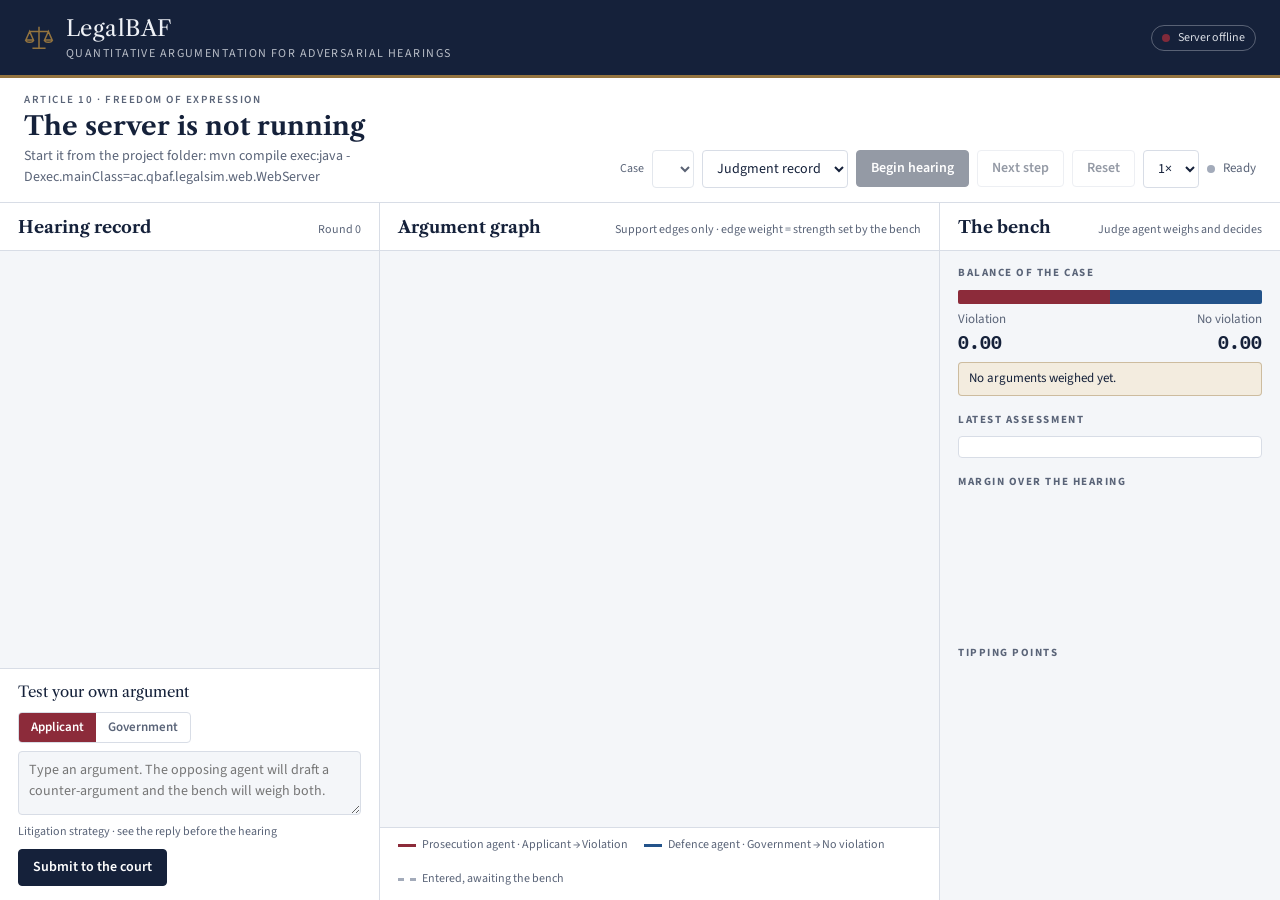
==== frontend/index.html @ 23b47904 "added" ====
<!doctype html>
<html lang="en">
<head>
  <meta charset="utf-8">
  <meta name="viewport" content="width=device-width, initial-scale=1, viewport-fit=cover">
  <title>LegalBAF Courtroom</title>
  <link rel="icon" href="assets/scales.svg" type="image/svg+xml">
  <link rel="preconnect" href="https://fonts.googleapis.com">
  <link rel="preconnect" href="https://fonts.gstatic.com" crossorigin>
  <link rel="stylesheet" href="https://fonts.googleapis.com/css2?family=Libre+Caslon+Text:wght@400;700&family=Source+Sans+3:wght@400;600;700&family=IBM+Plex+Mono:wght@400;600&display=swap">
  <link rel="stylesheet" href="css/theme.css">
  <link rel="stylesheet" href="css/layout.css">
  <link rel="stylesheet" href="css/components.css">
  <script type="module" src="js/app.js"></script>
</head>
<body>
<div class="app">
  <header class="masthead">
    <div class="brand">
      <svg viewBox="0 0 32 32" fill="none" stroke="currentColor" stroke-width="1.6" aria-hidden="true">
        <path d="M16 4v23M9 27h14M6 9h20"/>
        <path d="M6 9l-4 9h8l-4-9zM26 9l-4 9h8l-4-9z"/>
        <path d="M2 18a4 2.4 0 0 0 8 0M22 18a4 2.4 0 0 0 8 0"/>
      </svg>
      <div>
        <div class="brand-name">LegalBAF</div>
        <div class="brand-sub">Quantitative argumentation for adversarial hearings</div>
      </div>
    </div>
    <div class="spacer"></div>
    <span class="proto"><span class="dot" id="server-dot"></span><span id="server-text">Connecting to the server…</span></span>
  </header>

  <section class="caption" aria-label="Case">
    <div class="caption-main">
      <div class="eyebrow" id="case-eyebrow">Article 10 · Freedom of expression</div>
      <h1 class="case-title" id="case-title">Loading cases…</h1>
      <p class="case-summary"><span id="case-summary"></span> <button class="link" id="btn-facts" type="button" hidden>Facts of the case</button></p>
    </div>
    <div class="controls">
      <label class="hint" for="case-select">Case</label>
      <select id="case-select" class="select" disabled></select>
      <select id="mode" class="select" aria-label="Hearing mode">
        <option value="record">Judgment record</option>
        <option value="simulation">Agent simulation</option>
      </select>
      <button class="btn primary" id="btn-play" disabled>Begin hearing</button>
      <button class="btn" id="btn-step" disabled>Next step</button>
      <button class="btn" id="btn-reset" disabled>Reset</button>
      <select id="speed" class="select" aria-label="Speed">
        <option value="1">1×</option>
        <option value="2">2×</option>
        <option value="4">4×</option>
      </select>
      <span class="status"><span class="dot" id="status-dot"></span><span id="status-text">Ready</span></span>
    </div>
  </section>

  <main class="panes">
    <section class="pane" aria-label="Hearing record">
      <div class="pane-head">
        <h2 class="pane-title">Hearing record</h2>
        <span class="pane-note" id="round-note">Round 0</span>
      </div>
      <div class="record" id="record" aria-live="polite"></div>
      <form class="composer" id="composer">
        <div class="composer-row">
          <span class="composer-label">Test your own argument</span>
          <div class="seg" role="group" aria-label="Argue for">
            <button type="button" class="pros" id="side-app" aria-pressed="true">Applicant</button>
            <button type="button" class="def" id="side-gov" aria-pressed="false">Government</button>
          </div>
        </div>
        <textarea id="user-arg" placeholder="Type an argument. The opposing agent will draft a counter-argument and the bench will weigh both."></textarea>
        <div class="composer-row">
          <span class="hint">Litigation strategy · see the reply before the hearing</span>
          <button class="btn primary" id="btn-submit" type="submit">Submit to the court</button>
        </div>
      </form>
    </section>

    <section class="pane graph-pane" aria-label="Argument graph">
      <div class="pane-head">
        <h2 class="pane-title">Argument graph</h2>
        <span class="pane-note">Support edges only · edge weight = strength set by the bench</span>
      </div>
      <div class="graph-wrap" id="graph-wrap">
        <svg id="graph" viewBox="0 0 900 540" role="img" aria-label="Quantitative bipolar argumentation graph"></svg>
      </div>
      <div class="legend">
        <span><i class="sw sw-pros"></i>Prosecution agent · Applicant → Violation</span>
        <span><i class="sw sw-def"></i>Defence agent · Government → No violation</span>
        <span><i class="sw sw-unweighed"></i>Entered, awaiting the bench</span>
      </div>
    </section>

    <aside class="pane" aria-label="The bench">
      <div class="pane-head">
        <h2 class="pane-title">The bench</h2>
        <span class="pane-note">Judge agent weighs and decides</span>
      </div>
      <div class="bench" id="bench">
        <div>
          <h3 class="block-title">Balance of the case</h3>
          <div class="balance">
            <div class="balance-bar"><span class="p" id="bar-p"></span><span class="d" id="bar-d"></span></div>
            <div class="balance-nums">
              <div><span class="muted">Violation</span><b id="score-p">0.00</b></div>
              <div class="r"><span class="muted">No violation</span><b id="score-d">0.00</b></div>
            </div>
            <div class="lead" id="lead">No arguments weighed yet.</div>
          </div>
        </div>
        <div>
          <h3 class="block-title">Latest assessment</h3>
          <div class="assess" id="assess"></div>
        </div>
        <div>
          <h3 class="block-title">Margin over the hearing</h3>
          <svg id="timeline" viewBox="0 0 300 130" role="img" aria-label="Margin between the two decisions after each assessment"></svg>
        </div>
        <div>
          <h3 class="block-title">Tipping points</h3>
          <div class="tips" id="tips"></div>
        </div>
      </div>
    </aside>
  </main>
</div>

<dialog class="facts" id="facts-dialog" aria-labelledby="facts-title">
  <div class="facts-head">
    <h2 class="pane-title" id="facts-title">Facts of the case</h2>
    <button class="btn" id="btn-facts-close" type="button">Close</button>
  </div>
  <div class="facts-body" id="facts-body"></div>
</dialog>
</body>
</html>
---- frontend/css/theme.css ----
/* צבעים, גופנים ובסיס. בהיר כברירת מחדל, כהה לפי הגדרות המערכת. */
:root {
  --paper: #F4F6F9;
  --surface: #FFFFFF;
  --ink: #15213A;
  --muted: #5A6478;
  --line: #D8DDE6;
  --masthead: #15213A;
  --masthead-ink: #EEF1F6;
  --brass: #94743F;
  --brass-soft: #F3ECDF;
  --pros: #8C2B3A;
  --pros-soft: #F6E7E9;
  --def: #23538A;
  --def-soft: #E5EDF6;
  --unweighed: #A3ABBA;
  --font-display: "Libre Caslon Text", "Georgia", "Times New Roman", serif;
  --font-body: "Source Sans 3", "Segoe UI", "Helvetica Neue", Arial, sans-serif;
  --font-mono: "IBM Plex Mono", "Consolas", "Menlo", monospace;
}
@media (prefers-color-scheme: dark) {
  :root:not([data-theme="light"]) {
    --paper: #0E1420; --surface: #161F31; --ink: #E5E9F0; --muted: #9AA4B7; --line: #2A3550;
    --masthead: #0A0F1A; --masthead-ink: #E5E9F0; --brass: #CFAB70; --brass-soft: #2B2618;
    --pros: #D9717F; --pros-soft: #2E1A20; --def: #73A3DA; --def-soft: #15243A; --unweighed: #5C667A;
    color-scheme: dark;
  }
}
:root[data-theme="dark"] {
  --paper: #0E1420; --surface: #161F31; --ink: #E5E9F0; --muted: #9AA4B7; --line: #2A3550;
  --masthead: #0A0F1A; --masthead-ink: #E5E9F0; --brass: #CFAB70; --brass-soft: #2B2618;
  --pros: #D9717F; --pros-soft: #2E1A20; --def: #73A3DA; --def-soft: #15243A; --unweighed: #5C667A;
  color-scheme: dark;
}

* { box-sizing: border-box; }
html, body { margin: 0; }
body { background: var(--paper); color: var(--ink); font-family: var(--font-body); font-size: 15px; line-height: 1.5; }
button, select, textarea { font: inherit; color: inherit; }
:focus-visible { outline: 2px solid var(--brass); outline-offset: 2px; }
[hidden] { display: none !important; }
.mono { font-family: var(--font-mono); font-variant-numeric: tabular-nums; }
.muted { color: var(--muted); }

@media (prefers-reduced-motion: reduce) {
  *, *::before, *::after { animation: none !important; transition: none !important; }
}
---- frontend/css/layout.css ----
/* מבנה הדף: כותרת, פרטי התיק, ושלושה חלונות: פרוטוקול הדיון | גרף הטיעונים | השופט. */
.app { display: flex; flex-direction: column; min-height: 100%; }

.masthead { background: var(--masthead); color: var(--masthead-ink); padding: 12px 24px; display: flex; align-items: center; gap: 16px; flex-wrap: wrap; border-bottom: 3px solid var(--brass); }
.brand { display: flex; align-items: center; gap: 12px; }
.brand svg { width: 30px; height: 30px; color: var(--brass); flex: none; }
.brand-name { font-family: var(--font-display); font-size: 22px; letter-spacing: 0.02em; }
.brand-sub { font-size: 12px; letter-spacing: 0.12em; text-transform: uppercase; opacity: 0.75; }
.masthead .spacer { flex: 1; }
.proto { display: inline-flex; align-items: center; gap: 8px; font-size: 12px; border: 1px solid color-mix(in srgb, var(--masthead-ink) 35%, transparent); border-radius: 999px; padding: 3px 10px; opacity: 0.9; }

.caption { background: var(--surface); border-bottom: 1px solid var(--line); padding: 14px 24px; display: flex; gap: 24px; align-items: flex-end; flex-wrap: wrap; }
.caption-main { flex: 1 1 520px; min-width: 0; }
.eyebrow { font-size: 11px; letter-spacing: 0.14em; text-transform: uppercase; color: var(--muted); font-weight: 600; }
.case-title { font-family: var(--font-display); font-size: 26px; line-height: 1.2; margin: 2px 0 4px; text-wrap: balance; }
.case-title em { font-style: italic; font-weight: 400; }
.case-summary { color: var(--muted); max-width: 95ch; margin: 0; font-size: 14px; }
.controls { display: flex; gap: 8px; align-items: center; flex-wrap: wrap; }

.panes { flex: 1; display: grid; grid-template-columns: minmax(300px, 380px) minmax(0, 1fr) minmax(280px, 340px); min-height: 0; }
.pane { min-width: 0; min-height: 0; display: flex; flex-direction: column; border-right: 1px solid var(--line); }
.pane:last-child { border-right: none; }
.pane-head { padding: 12px 18px 10px; border-bottom: 1px solid var(--line); display: flex; align-items: baseline; justify-content: space-between; gap: 8px; background: var(--surface); }
.pane-title { font-family: var(--font-display); font-size: 17px; margin: 0; }
.pane-note { font-size: 12px; color: var(--muted); }

@media (max-width: 1100px) {
  .panes { grid-template-columns: 1fr; }
  .pane { border-right: none; border-bottom: 1px solid var(--line); }
  .record { max-height: 420px; }
  .graph-wrap { min-height: 420px; }
}
@media (max-width: 600px) {
  .masthead, .caption { padding-left: 16px; padding-right: 16px; }
  .case-title { font-size: 21px; }
  .brand-sub { display: none; }
}
@media (min-width: 1101px) {
  html, body { height: 100%; }
  .app { height: 100%; }
}
---- frontend/css/components.css ----
/* רכיבים: כפתורים, רשומות בפרוטוקול, הגרף, לוח השופט. */

/* Buttons and inputs */
.btn { border: 1px solid var(--line); background: var(--surface); padding: 7px 14px; border-radius: 4px; cursor: pointer; font-weight: 600; font-size: 14px; }
.btn:hover { border-color: var(--ink); }
.btn.primary { background: var(--ink); color: var(--surface); border-color: var(--ink); }
.btn.primary:hover { opacity: 0.9; }
.btn:disabled { opacity: 0.45; cursor: not-allowed; }
.link { border: none; background: none; padding: 0; color: var(--brass); font-weight: 600; font-size: 14px; cursor: pointer; text-decoration: underline; text-underline-offset: 3px; }
.select { border: 1px solid var(--line); background: var(--surface); padding: 7px 10px; border-radius: 4px; font-size: 14px; }
.hint { font-size: 12px; color: var(--muted); }
.status { font-size: 13px; color: var(--muted); display: flex; align-items: center; gap: 8px; }
.dot { width: 8px; height: 8px; border-radius: 50%; background: var(--unweighed); flex: none; }
.dot.live { background: var(--pros); animation: pulse 1.2s infinite; }
.dot.done, .dot.online { background: var(--brass); }
.dot.offline { background: var(--pros); }
@keyframes pulse { 50% { opacity: 0.3; } }

/* Hearing record */
.record { flex: 1; overflow-y: auto; padding: 14px 18px; display: flex; flex-direction: column; gap: 10px; min-height: 200px; }
.record > * { flex: none; }
.round-mark { text-align: center; font-size: 11px; letter-spacing: 0.16em; text-transform: uppercase; color: var(--muted); display: flex; align-items: center; gap: 10px; margin-top: 4px; }
.round-mark::before, .round-mark::after { content: ""; flex: 1; border-top: 1px solid var(--line); }
.entry { border-left: 3px solid var(--line); padding: 8px 12px; background: var(--surface); border-radius: 0 4px 4px 0; animation: rise 0.35s ease-out; }
.entry.pros { border-left-color: var(--pros); }
.entry.def { border-left-color: var(--def); }
.entry.user { box-shadow: inset 0 0 0 1px var(--brass); }
.entry.ruling { border-left-color: var(--brass); background: var(--brass-soft); padding: 6px 12px; }
.entry.notice { border-left-color: var(--unweighed); background: var(--paper); border: 1px dashed var(--line); border-left: 3px solid var(--unweighed); }
.entry.flash { box-shadow: inset 0 0 0 2px var(--brass); }
.entry-head { display: flex; gap: 8px; align-items: baseline; font-size: 12px; font-weight: 700; letter-spacing: 0.04em; text-transform: uppercase; }
.entry.pros .entry-head { color: var(--pros); }
.entry.def .entry-head { color: var(--def); }
.entry.ruling .entry-head { color: var(--brass); }
.entry.notice .entry-head { color: var(--muted); }
.entry-id { font-family: var(--font-mono); font-size: 12px; text-transform: none; letter-spacing: 0; }
.entry-text { margin: 4px 0 0; font-size: 14px; }
.entry.ruling .entry-text { font-size: 13px; color: var(--muted); font-style: italic; }
.entry.notice .entry-text { font-size: 13px; color: var(--muted); }
.typing { display: inline-flex; gap: 4px; padding: 6px 0 2px; }
.typing i { width: 6px; height: 6px; border-radius: 50%; background: var(--muted); animation: blink 1s infinite; }
.typing i:nth-child(2) { animation-delay: 0.15s; }
.typing i:nth-child(3) { animation-delay: 0.3s; }
@keyframes blink { 0%, 100% { opacity: 0.25; } 50% { opacity: 1; } }
@keyframes rise { from { transform: translateY(6px); opacity: 0.2; } to { transform: none; opacity: 1; } }
.empty { color: var(--muted); font-size: 14px; margin: auto 0; text-align: center; padding: 24px 8px; }

/* Composer */
.composer { border-top: 1px solid var(--line); background: var(--surface); padding: 12px 18px 14px; display: flex; flex-direction: column; gap: 8px; }
.composer-label { font-family: var(--font-display); font-size: 15px; }
.seg { display: inline-flex; border: 1px solid var(--line); border-radius: 4px; overflow: hidden; }
.seg button { border: none; background: transparent; padding: 5px 12px; font-size: 13px; font-weight: 600; cursor: pointer; color: var(--muted); }
.seg button[aria-pressed="true"].pros { background: var(--pros); color: var(--surface); }
.seg button[aria-pressed="true"].def { background: var(--def); color: var(--surface); }
.composer textarea { width: 100%; min-height: 64px; resize: vertical; border: 1px solid var(--line); border-radius: 4px; padding: 8px 10px; background: var(--paper); font-size: 14px; }
.composer-row { display: flex; justify-content: space-between; align-items: center; gap: 8px; flex-wrap: wrap; }

/* Argument graph */
.graph-pane { background: var(--paper); }
.graph-wrap { flex: 1; position: relative; min-height: 360px; padding: 8px 12px; overflow-x: auto; }
#graph { width: 100%; height: 100%; min-width: 560px; display: block; }
.legend { display: flex; gap: 16px; flex-wrap: wrap; font-size: 12px; color: var(--muted); padding: 8px 18px 12px; border-top: 1px solid var(--line); background: var(--surface); }
.legend span { display: inline-flex; align-items: center; gap: 6px; }
.sw { width: 18px; height: 0; border-top: 3px solid; display: inline-block; }
.sw-pros { border-color: var(--pros); }
.sw-def { border-color: var(--def); }
.sw-unweighed { border-color: var(--unweighed); border-top-style: dashed; }
.node-arg { cursor: pointer; }
.node-arg.enter { animation: pop 0.45s ease-out; transform-box: fill-box; transform-origin: center; }
@keyframes pop { from { transform: scale(0.3); opacity: 0; } to { transform: scale(1); opacity: 1; } }
.edge { fill: none; transition: stroke-width 0.6s ease; }
.edge.unweighed { stroke: var(--unweighed); stroke-dasharray: 5 5; stroke-width: 1.5; animation: dash 1s linear infinite; }
@keyframes dash { to { stroke-dashoffset: -20; } }
.verdict { position: absolute; left: 50%; bottom: 14px; transform: translateX(-50%); background: var(--surface); border: 1px solid var(--brass); border-top: 4px solid var(--brass); padding: 10px 18px; text-align: center; box-shadow: 0 8px 24px rgba(10, 20, 40, 0.12); min-width: 300px; max-width: calc(100% - 24px); animation: rise 0.5s ease-out; }
.verdict-k { font-size: 11px; letter-spacing: 0.16em; text-transform: uppercase; color: var(--brass); font-weight: 700; }
.verdict-v { font-family: var(--font-display); font-size: 21px; margin: 2px 0; }
.verdict-s { font-size: 13px; color: var(--muted); }

/* The bench */
.bench { flex: 1; overflow-y: auto; padding: 14px 18px; display: flex; flex-direction: column; gap: 16px; }
.block-title { font-size: 11px; letter-spacing: 0.14em; text-transform: uppercase; color: var(--muted); font-weight: 700; margin: 0 0 8px; }
.balance { display: flex; flex-direction: column; gap: 6px; }
.balance-bar { display: flex; height: 14px; border-radius: 2px; overflow: hidden; background: var(--line); }
.balance-bar .p { background: var(--pros); width: 50%; transition: width 0.6s ease; }
.balance-bar .d { background: var(--def); width: 50%; transition: width 0.6s ease; }
.balance-nums { display: flex; justify-content: space-between; font-size: 13px; }
.balance-nums b { font-family: var(--font-mono); font-size: 18px; display: block; }
.balance-nums .r { text-align: right; }
.lead { font-size: 13px; padding: 6px 10px; border-radius: 4px; background: var(--brass-soft); border: 1px solid color-mix(in srgb, var(--brass) 40%, transparent); }
.assess { border: 1px solid var(--line); border-radius: 4px; padding: 10px 12px; background: var(--surface); }
.assess-row { display: flex; justify-content: space-between; gap: 8px; font-size: 13px; }
.chip { display: inline-block; font-size: 11px; font-weight: 700; letter-spacing: 0.06em; text-transform: uppercase; padding: 2px 8px; border-radius: 999px; background: var(--paper); border: 1px solid var(--line); }
.strength { height: 6px; background: var(--line); border-radius: 3px; overflow: hidden; margin: 8px 0 6px; }
.strength i { display: block; height: 100%; background: var(--brass); transition: width 0.6s ease; }
.assess p { margin: 0; font-size: 13px; color: var(--muted); font-style: italic; }
#timeline { width: 100%; height: 130px; display: block; }
.tips { display: flex; flex-direction: column; gap: 8px; font-size: 13px; }
.tip { border-left: 3px solid var(--brass); padding: 4px 10px; background: var(--surface); }
.tip.pending { border-left-color: var(--unweighed); color: var(--muted); }

/* Facts dialog */
.facts { border: 1px solid var(--line); border-top: 4px solid var(--brass); border-radius: 4px; padding: 0; width: min(760px, calc(100% - 32px)); max-height: 80vh; background: var(--surface); color: var(--ink); }
.facts::backdrop { background: rgba(10, 15, 26, 0.45); }
.facts-head { display: flex; justify-content: space-between; align-items: center; gap: 12px; padding: 12px 18px; border-bottom: 1px solid var(--line); position: sticky; top: 0; background: var(--surface); }
.facts-body { padding: 14px 18px 18px; white-space: pre-wrap; font-size: 14px; line-height: 1.6; }
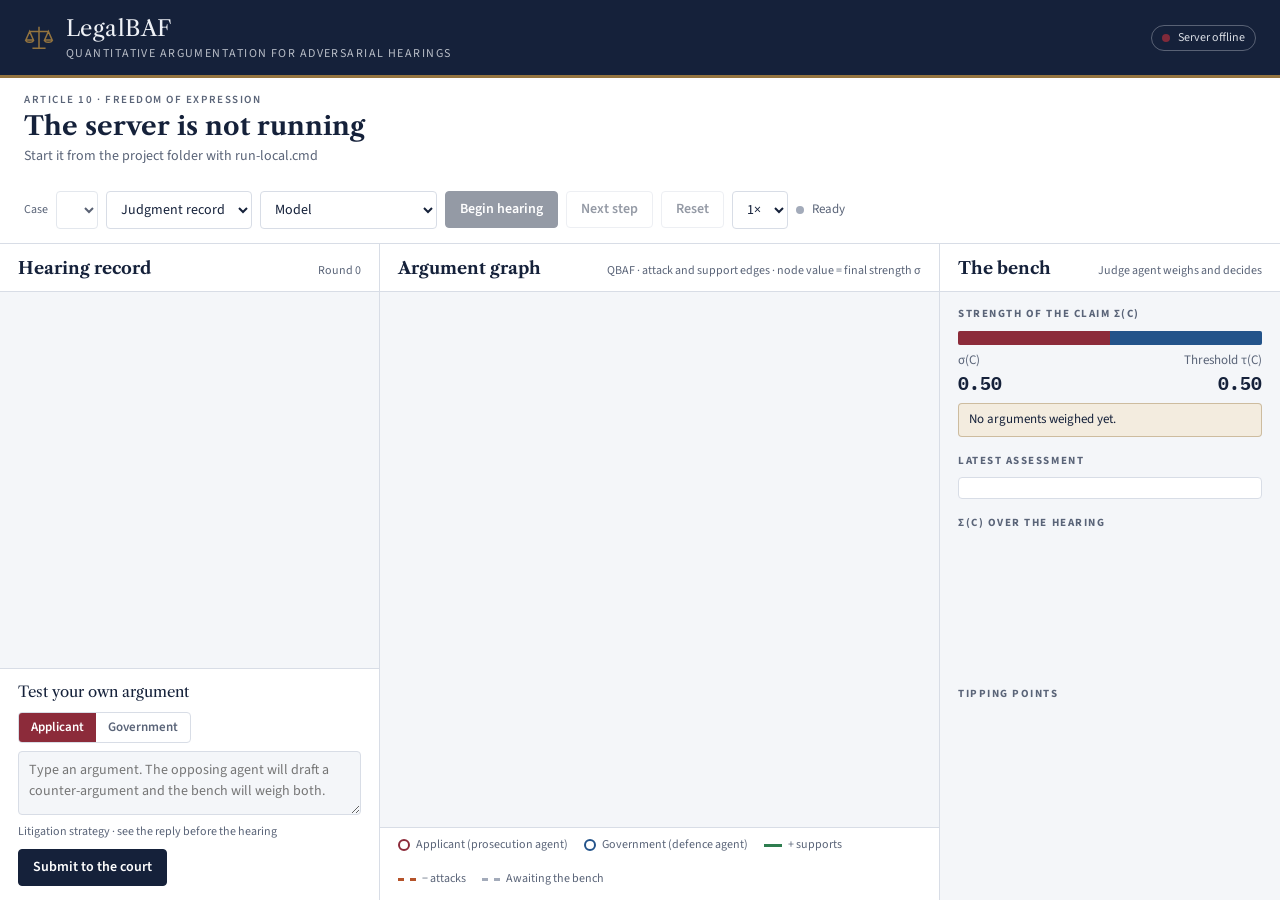
==== commit 42c6486d: "Run with a local Ollama model; layered record graph - Local LLM through Ollama (gemma4:12b by defaul" ====
--- a/frontend/index.html
+++ b/frontend/index.html
@@ -44,6 +44,10 @@
         <option value="record">Judgment record</option>
         <option value="simulation">Agent simulation</option>
       </select>
+      <select id="engine" class="select" aria-label="Who produces the arguments and scores">
+        <option value="model">Model</option>
+        <option value="demo">Demo data (no model)</option>
+      </select>
       <button class="btn primary" id="btn-play" disabled>Begin hearing</button>
       <button class="btn" id="btn-step" disabled>Next step</button>
       <button class="btn" id="btn-reset" disabled>Reset</button>
@@ -82,15 +86,17 @@
     <section class="pane graph-pane" aria-label="Argument graph">
       <div class="pane-head">
         <h2 class="pane-title">Argument graph</h2>
-        <span class="pane-note">Support edges only · edge weight = strength set by the bench</span>
+        <span class="pane-note" id="graph-note">QBAF · attack and support edges · node value = final strength σ</span>
       </div>
       <div class="graph-wrap" id="graph-wrap">
         <svg id="graph" viewBox="0 0 900 540" role="img" aria-label="Quantitative bipolar argumentation graph"></svg>
       </div>
       <div class="legend">
-        <span><i class="sw sw-pros"></i>Prosecution agent · Applicant → Violation</span>
-        <span><i class="sw sw-def"></i>Defence agent · Government → No violation</span>
-        <span><i class="sw sw-unweighed"></i>Entered, awaiting the bench</span>
+        <span><i class="sw-node" style="border-color:var(--pros)"></i>Applicant (prosecution agent)</span>
+        <span><i class="sw-node" style="border-color:var(--def)"></i>Government (defence agent)</span>
+        <span><i class="sw sw-support"></i>+ supports</span>
+        <span><i class="sw sw-attack"></i>− attacks</span>
+        <span><i class="sw sw-unweighed"></i>Awaiting the bench</span>
       </div>
     </section>
 
@@ -101,12 +107,12 @@
       </div>
       <div class="bench" id="bench">
         <div>
-          <h3 class="block-title">Balance of the case</h3>
+          <h3 class="block-title">Strength of the claim σ(C)</h3>
           <div class="balance">
             <div class="balance-bar"><span class="p" id="bar-p"></span><span class="d" id="bar-d"></span></div>
             <div class="balance-nums">
-              <div><span class="muted">Violation</span><b id="score-p">0.00</b></div>
-              <div class="r"><span class="muted">No violation</span><b id="score-d">0.00</b></div>
+              <div><span class="muted">σ(C)</span><b id="score-p">0.50</b></div>
+              <div class="r"><span class="muted">Threshold τ(C)</span><b id="score-d">0.50</b></div>
             </div>
             <div class="lead" id="lead">No arguments weighed yet.</div>
           </div>
@@ -116,8 +122,8 @@
           <div class="assess" id="assess"></div>
         </div>
         <div>
-          <h3 class="block-title">Margin over the hearing</h3>
-          <svg id="timeline" viewBox="0 0 300 130" role="img" aria-label="Margin between the two decisions after each assessment"></svg>
+          <h3 class="block-title">σ(C) over the hearing</h3>
+          <svg id="timeline" viewBox="0 0 300 130" role="img" aria-label="Strength of the claim after each assessment"></svg>
         </div>
         <div>
           <h3 class="block-title">Tipping points</h3>
--- a/frontend/css/theme.css
+++ b/frontend/css/theme.css
@@ -14,6 +14,8 @@
   --def: #23538A;
   --def-soft: #E5EDF6;
   --unweighed: #A3ABBA;
+  --support: #2E7D4F;
+  --attack: #B5532A;
   --font-display: "Libre Caslon Text", "Georgia", "Times New Roman", serif;
   --font-body: "Source Sans 3", "Segoe UI", "Helvetica Neue", Arial, sans-serif;
   --font-mono: "IBM Plex Mono", "Consolas", "Menlo", monospace;
@@ -23,6 +25,7 @@
     --paper: #0E1420; --surface: #161F31; --ink: #E5E9F0; --muted: #9AA4B7; --line: #2A3550;
     --masthead: #0A0F1A; --masthead-ink: #E5E9F0; --brass: #CFAB70; --brass-soft: #2B2618;
     --pros: #D9717F; --pros-soft: #2E1A20; --def: #73A3DA; --def-soft: #15243A; --unweighed: #5C667A;
+    --support: #5FBF87; --attack: #E58A5C;
     color-scheme: dark;
   }
 }
@@ -30,6 +33,7 @@
   --paper: #0E1420; --surface: #161F31; --ink: #E5E9F0; --muted: #9AA4B7; --line: #2A3550;
   --masthead: #0A0F1A; --masthead-ink: #E5E9F0; --brass: #CFAB70; --brass-soft: #2B2618;
   --pros: #D9717F; --pros-soft: #2E1A20; --def: #73A3DA; --def-soft: #15243A; --unweighed: #5C667A;
+  --support: #5FBF87; --attack: #E58A5C;
   color-scheme: dark;
 }
 
--- a/frontend/css/components.css
+++ b/frontend/css/components.css
@@ -23,6 +23,8 @@
 .round-mark::before, .round-mark::after { content: ""; flex: 1; border-top: 1px solid var(--line); }
 .entry { border-left: 3px solid var(--line); padding: 8px 12px; background: var(--surface); border-radius: 0 4px 4px 0; animation: rise 0.35s ease-out; }
 .entry.pros { border-left-color: var(--pros); }
+.entry.pruned .entry-text { text-decoration: line-through; opacity: 0.55; }
+.merged { font-weight: 700; letter-spacing: 0; text-transform: none; color: var(--brass); margin-left: 6px; }
 .entry.def { border-left-color: var(--def); }
 .entry.user { box-shadow: inset 0 0 0 1px var(--brass); }
 .entry.ruling { border-left-color: var(--brass); background: var(--brass-soft); padding: 6px 12px; }
@@ -65,10 +67,16 @@
 .sw-pros { border-color: var(--pros); }
 .sw-def { border-color: var(--def); }
 .sw-unweighed { border-color: var(--unweighed); border-top-style: dashed; }
+.sw-support { border-color: var(--support); }
+.sw-attack { border-color: var(--attack); border-top-style: dashed; }
+.sw-node { width: 12px; height: 12px; border: 2px solid; border-radius: 50%; display: inline-block; }
 .node-arg { cursor: pointer; }
 .node-arg.enter { animation: pop 0.45s ease-out; transform-box: fill-box; transform-origin: center; }
 @keyframes pop { from { transform: scale(0.3); opacity: 0; } to { transform: scale(1); opacity: 1; } }
 .edge { fill: none; transition: stroke-width 0.6s ease; }
+.edge.support { stroke: var(--support); stroke-opacity: 0.85; }
+.edge.attack { stroke: var(--attack); stroke-opacity: 0.9; stroke-dasharray: 7 4; }
+.edge.extra { stroke-opacity: 0.6; }
 .edge.unweighed { stroke: var(--unweighed); stroke-dasharray: 5 5; stroke-width: 1.5; animation: dash 1s linear infinite; }
 @keyframes dash { to { stroke-dashoffset: -20; } }
 .verdict { position: absolute; left: 50%; bottom: 14px; transform: translateX(-50%); background: var(--surface); border: 1px solid var(--brass); border-top: 4px solid var(--brass); padding: 10px 18px; text-align: center; box-shadow: 0 8px 24px rgba(10, 20, 40, 0.12); min-width: 300px; max-width: calc(100% - 24px); animation: rise 0.5s ease-out; }
